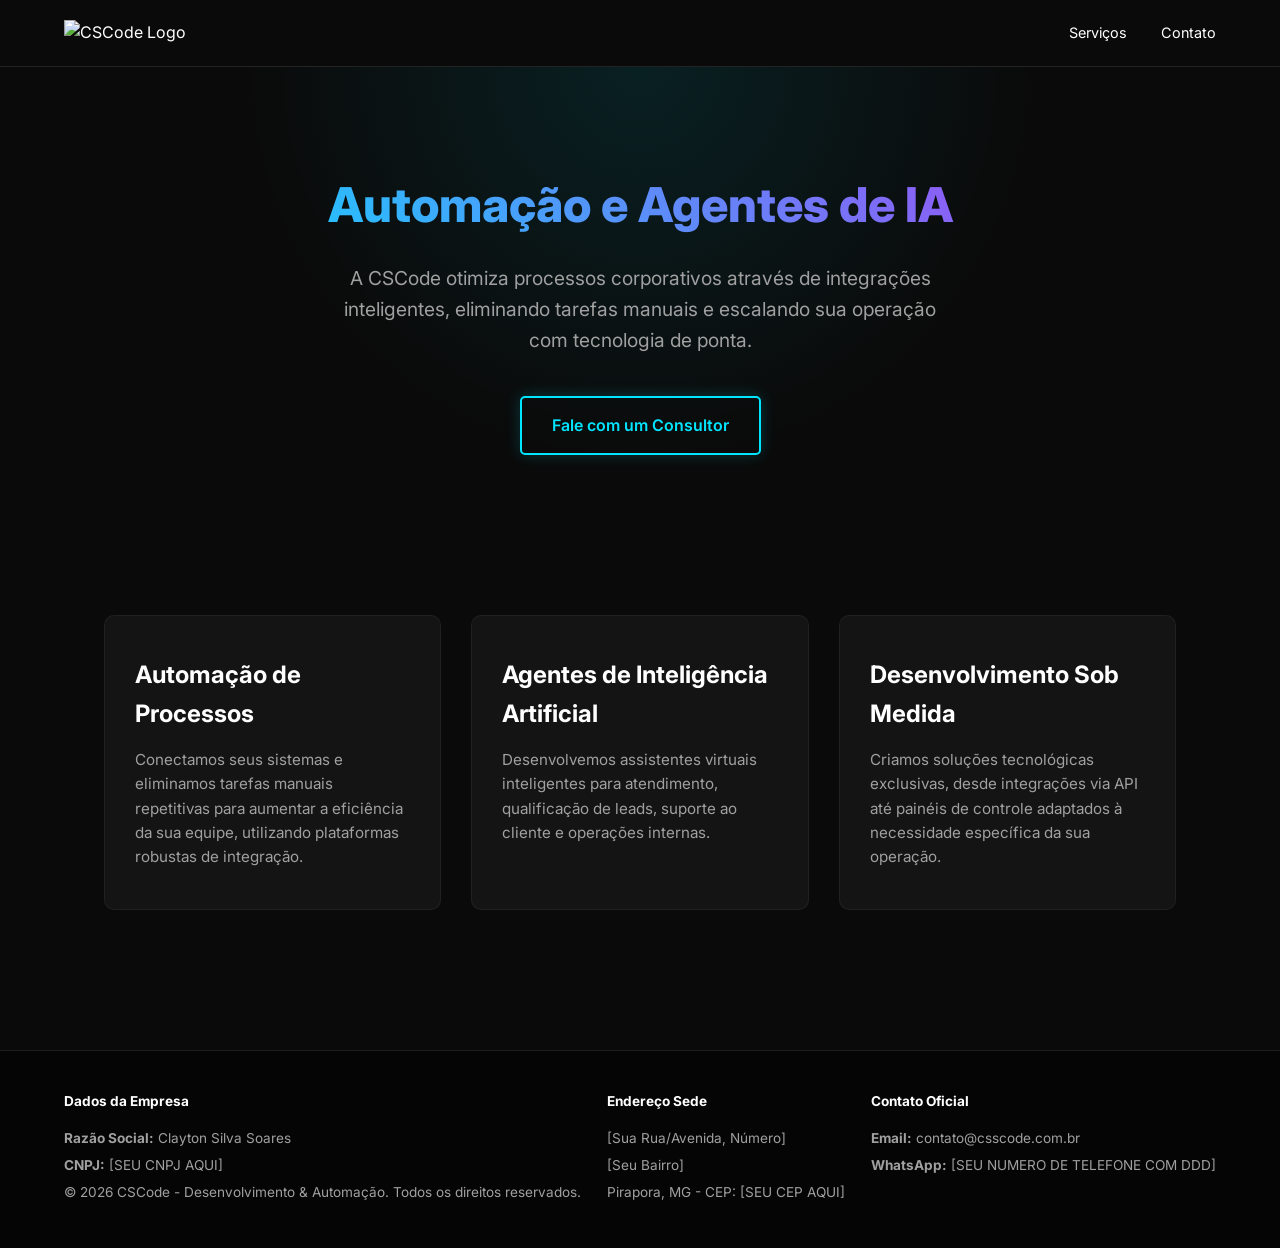
==== index.html @ 37c4c32a "Add initial HTML structure for CSCode website" ====
<!DOCTYPE html>
<html lang="pt-BR">
<head>
    <meta charset="UTF-8">
    <meta name="viewport" content="width=device-width, initial-width=1.0">
    <title>CSCode - Desenvolvimento & Automação</title>
    <link rel="preconnect" href="https://fonts.googleapis.com">
    <link rel="preconnect" href="https://fonts.gstatic.com" crossorigin>
    <link href="https://fonts.googleapis.com/css2?family=Inter:wght@300;400;600;800&display=swap" rel="stylesheet">
    <style>
        :root {
            --bg-color: #0a0a0a;
            --text-main: #ffffff;
            --text-muted: #a0a0a0;
            --neon-cyan: #00e5ff;
            --neon-purple: #b537f2;
            --card-bg: #141414;
        }

        * {
            margin: 0;
            padding: 0;
            box-sizing: border-box;
            font-family: 'Inter', sans-serif;
        }

        body {
            background-color: var(--bg-color);
            color: var(--text-main);
            line-height: 1.6;
        }

        /* Header */
        header {
            padding: 20px 5%;
            display: flex;
            justify-content: space-between;
            align-items: center;
            border-bottom: 1px solid rgba(255, 255, 255, 0.1);
        }

        .logo-container img {
            height: 40px; /* Ajuste conforme o tamanho da sua logo */
        }

        .nav-links a {
            color: var(--text-main);
            text-decoration: none;
            margin-left: 30px;
            font-size: 0.9rem;
            transition: color 0.3s;
        }

        .nav-links a:hover {
            color: var(--neon-cyan);
        }

        /* Hero Section */
        .hero {
            text-align: center;
            padding: 100px 5% 80px;
            background: radial-gradient(circle at top, rgba(0, 229, 255, 0.1), transparent 50%);
        }

        .hero h1 {
            font-size: 3rem;
            font-weight: 800;
            margin-bottom: 20px;
            background: -webkit-linear-gradient(45deg, var(--neon-cyan), var(--neon-purple));
            -webkit-background-clip: text;
            -webkit-text-fill-color: transparent;
        }

        .hero p {
            font-size: 1.2rem;
            color: var(--text-muted);
            max-width: 600px;
            margin: 0 auto 40px;
        }

        .cta-button {
            display: inline-block;
            padding: 15px 30px;
            background-color: transparent;
            color: var(--neon-cyan);
            border: 2px solid var(--neon-cyan);
            border-radius: 5px;
            text-decoration: none;
            font-weight: 600;
            transition: all 0.3s;
            box-shadow: 0 0 15px rgba(0, 229, 255, 0.2);
        }

        .cta-button:hover {
            background-color: var(--neon-cyan);
            color: var(--bg-color);
            box-shadow: 0 0 25px rgba(0, 229, 255, 0.5);
        }

        /* Services */
        .services {
            padding: 80px 5%;
            display: grid;
            grid-template-columns: repeat(auto-fit, minmax(300px, 1fr));
            gap: 30px;
            max-width: 1200px;
            margin: 0 auto;
        }

        .service-card {
            background-color: var(--card-bg);
            padding: 40px 30px;
            border-radius: 10px;
            border: 1px solid rgba(255, 255, 255, 0.05);
            transition: transform 0.3s, border-color 0.3s;
        }

        .service-card:hover {
            transform: translateY(-5px);
            border-color: var(--neon-purple);
        }

        .service-card h3 {
            font-size: 1.5rem;
            margin-bottom: 15px;
            color: var(--text-main);
        }

        .service-card p {
            color: var(--text-muted);
            font-size: 0.95rem;
        }

        /* Footer - CRUCIAL PARA APROVAÇÃO DA META */
        footer {
            background-color: #050505;
            padding: 40px 5%;
            margin-top: 60px;
            border-top: 1px solid rgba(255, 255, 255, 0.1);
            font-size: 0.85rem;
            color: var(--text-muted);
            display: flex;
            flex-wrap: wrap;
            justify-content: space-between;
            gap: 20px;
        }

        .footer-col h4 {
            color: var(--text-main);
            margin-bottom: 15px;
        }

        .footer-col p {
            margin-bottom: 5px;
        }

        .footer-col a {
            color: var(--neon-cyan);
            text-decoration: none;
        }

        @media (max-width: 768px) {
            .hero h1 { font-size: 2.2rem; }
            nav { display: none; } /* Esconde o menu no celular para simplificar */
            footer { flex-direction: column; }
        }
    </style>
</head>
<body>

    <header>
        <div class="logo-container">
            <img src="logo.png" alt="CSCode Logo"> 
        </div>
        <nav class="nav-links">
            <a href="#servicos">Serviços</a>
            <a href="#contato">Contato</a>
        </nav>
    </header>

    <section class="hero">
        <h1>Automação e Agentes de IA</h1>
        <p>A CSCode otimiza processos corporativos através de integrações inteligentes, eliminando tarefas manuais e escalando sua operação com tecnologia de ponta.</p>
        <a href="https://wa.me/55[SEU_NUMERO_AQUI]" class="cta-button" id="contato">Fale com um Consultor</a>
    </section>

    <section class="services" id="servicos">
        <div class="service-card">
            <h3>Automação de Processos</h3>
            <p>Conectamos seus sistemas e eliminamos tarefas manuais repetitivas para aumentar a eficiência da sua equipe, utilizando plataformas robustas de integração.</p>
        </div>
        <div class="service-card">
            <h3>Agentes de Inteligência Artificial</h3>
            <p>Desenvolvemos assistentes virtuais inteligentes para atendimento, qualificação de leads, suporte ao cliente e operações internas.</p>
        </div>
        <div class="service-card">
            <h3>Desenvolvimento Sob Medida</h3>
            <p>Criamos soluções tecnológicas exclusivas, desde integrações via API até painéis de controle adaptados à necessidade específica da sua operação.</p>
        </div>
    </section>

    <footer>
        <div class="footer-col">
            <h4>Dados da Empresa</h4>
            <p><strong>Razão Social:</strong> Clayton Silva Soares</p>
            <p><strong>CNPJ:</strong> [SEU CNPJ AQUI]</p>
            <p>&copy; 2026 CSCode - Desenvolvimento & Automação. Todos os direitos reservados.</p>
        </div>
        
        <div class="footer-col">
            <h4>Endereço Sede</h4>
            <p>[Sua Rua/Avenida, Número]</p>
            <p>[Seu Bairro]</p>
            <p>Pirapora, MG - CEP: [SEU CEP AQUI]</p>
        </div>

        <div class="footer-col">
            <h4>Contato Oficial</h4>
            <p><strong>Email:</strong> contato@csscode.com.br</p>
            <p><strong>WhatsApp:</strong> [SEU NUMERO DE TELEFONE COM DDD]</p>
        </div>
    </footer>

</body>
</html>
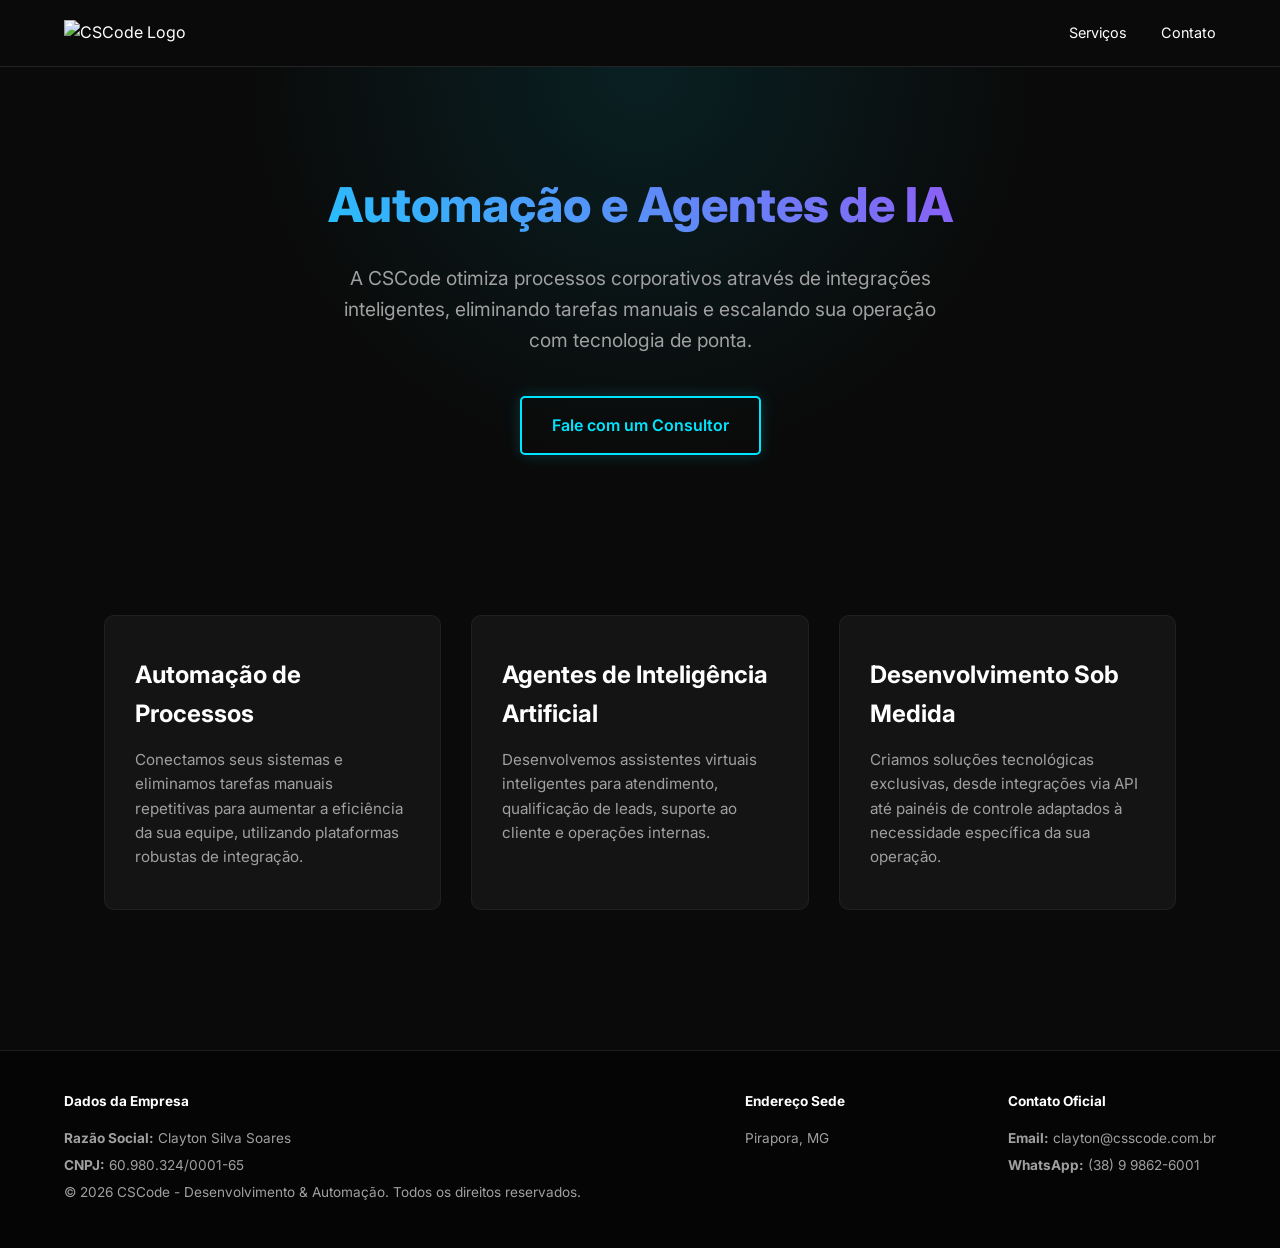
==== commit 12f2160a: "Update company details in footer section" ====
--- a/index.html
+++ b/index.html
@@ -203,21 +203,19 @@
         <div class="footer-col">
             <h4>Dados da Empresa</h4>
             <p><strong>Razão Social:</strong> Clayton Silva Soares</p>
-            <p><strong>CNPJ:</strong> [SEU CNPJ AQUI]</p>
+            <p><strong>CNPJ:</strong> 60.980.324/0001-65</p>
             <p>&copy; 2026 CSCode - Desenvolvimento & Automação. Todos os direitos reservados.</p>
         </div>
         
         <div class="footer-col">
             <h4>Endereço Sede</h4>
-            <p>[Sua Rua/Avenida, Número]</p>
-            <p>[Seu Bairro]</p>
-            <p>Pirapora, MG - CEP: [SEU CEP AQUI]</p>
+            <p>Pirapora, MG</p>
         </div>
 
         <div class="footer-col">
             <h4>Contato Oficial</h4>
-            <p><strong>Email:</strong> contato@csscode.com.br</p>
-            <p><strong>WhatsApp:</strong> [SEU NUMERO DE TELEFONE COM DDD]</p>
+            <p><strong>Email:</strong> clayton@csscode.com.br</p>
+            <p><strong>WhatsApp:</strong> (38) 9 9862-6001</p>
         </div>
     </footer>
 
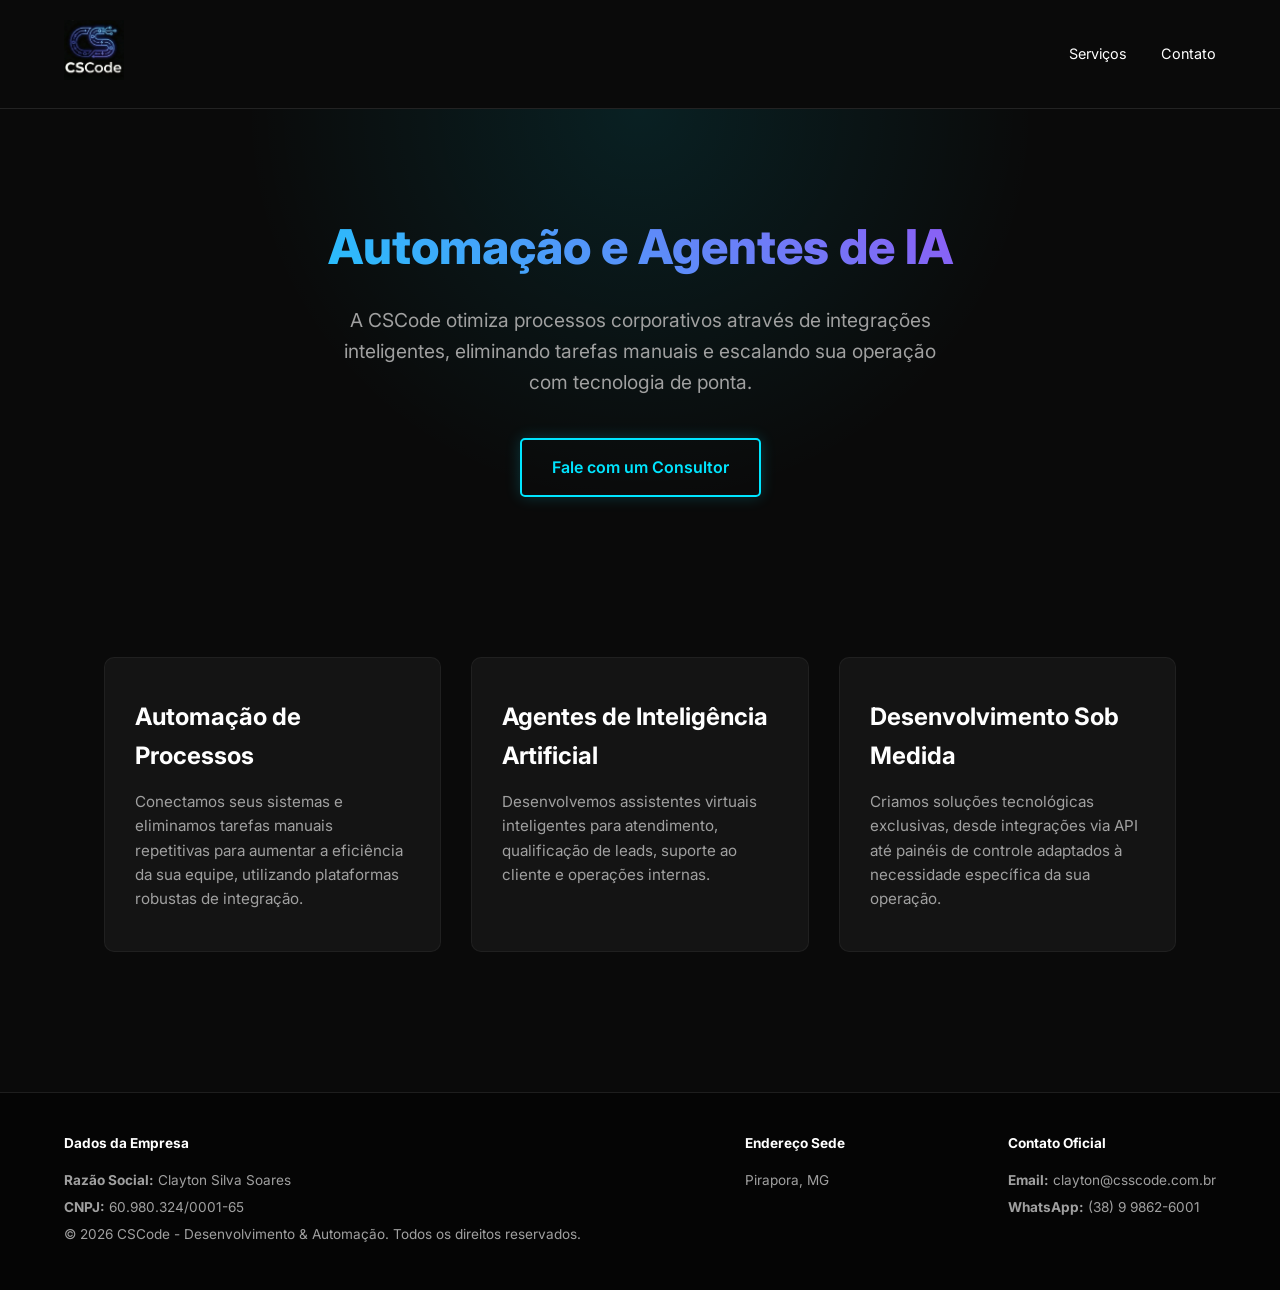
==== commit 8986ecac: "Increase logo height from 40px to 60px" ====
--- a/index.html
+++ b/index.html
@@ -40,7 +40,7 @@
         }
 
         .logo-container img {
-            height: 40px; /* Ajuste conforme o tamanho da sua logo */
+            height: 60px; /* Ajuste conforme o tamanho da sua logo */
         }
 
         .nav-links a {
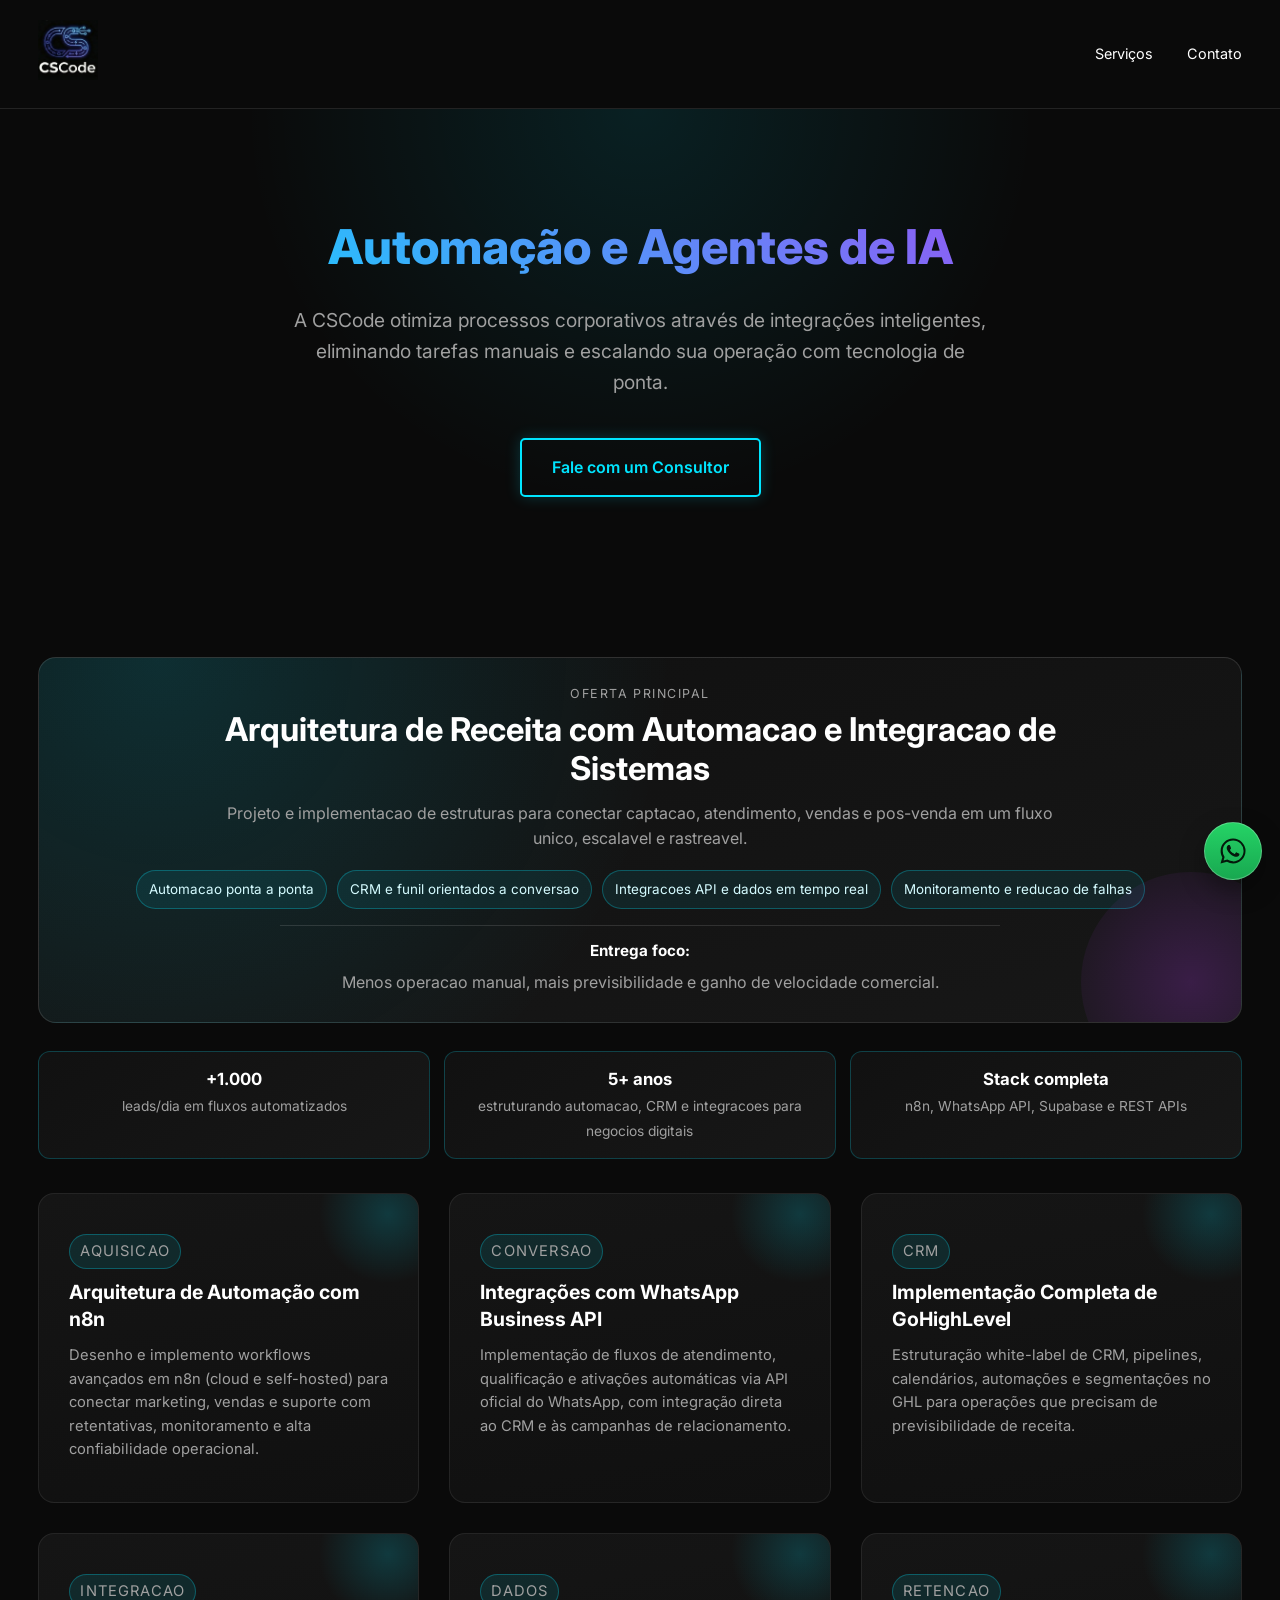
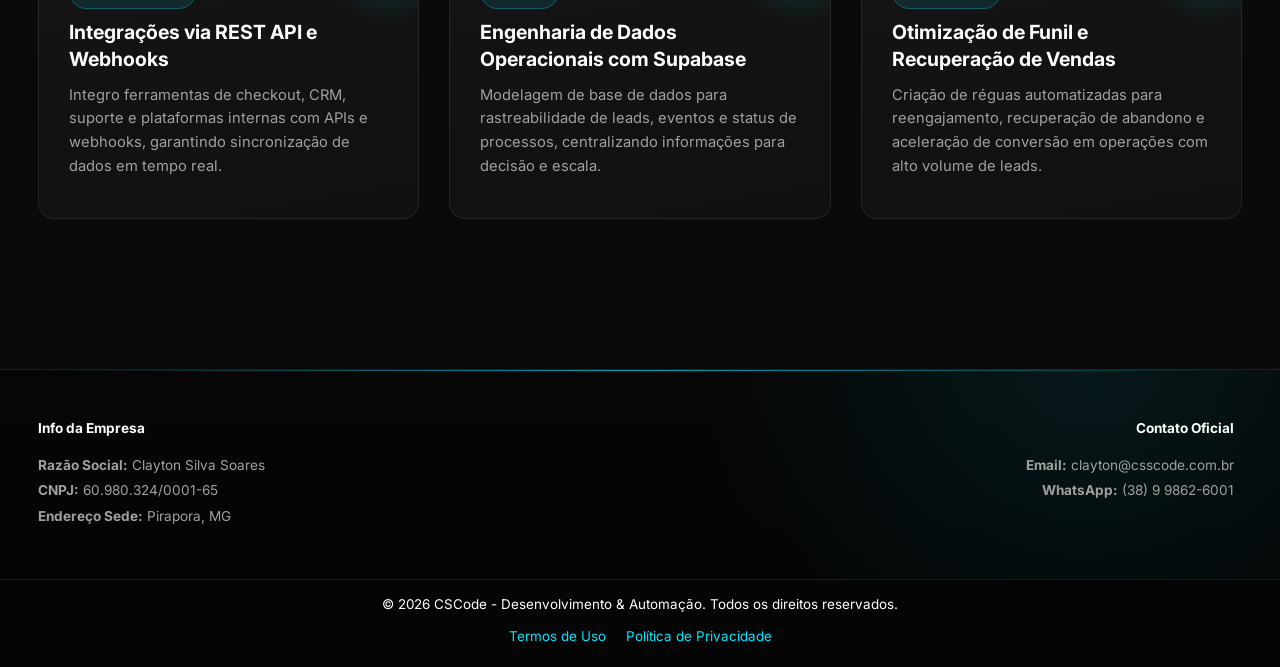
==== commit a3578bd6: "feat: atualizar landing page e estrutura institucional" ====
--- a/index.html
+++ b/index.html
@@ -1,223 +1,202 @@
-<!DOCTYPE html>
+<!doctype html>
 <html lang="pt-BR">
-<head>
-    <meta charset="UTF-8">
-    <meta name="viewport" content="width=device-width, initial-width=1.0">
+  <head>
+    <meta charset="UTF-8" />
+    <meta name="viewport" content="width=device-width, initial-width=1.0" />
     <title>CSCode - Desenvolvimento & Automação</title>
-    <link rel="preconnect" href="https://fonts.googleapis.com">
-    <link rel="preconnect" href="https://fonts.gstatic.com" crossorigin>
-    <link href="https://fonts.googleapis.com/css2?family=Inter:wght@300;400;600;800&display=swap" rel="stylesheet">
-    <style>
-        :root {
-            --bg-color: #0a0a0a;
-            --text-main: #ffffff;
-            --text-muted: #a0a0a0;
-            --neon-cyan: #00e5ff;
-            --neon-purple: #b537f2;
-            --card-bg: #141414;
-        }
-
-        * {
-            margin: 0;
-            padding: 0;
-            box-sizing: border-box;
-            font-family: 'Inter', sans-serif;
-        }
-
-        body {
-            background-color: var(--bg-color);
-            color: var(--text-main);
-            line-height: 1.6;
-        }
-
-        /* Header */
-        header {
-            padding: 20px 5%;
-            display: flex;
-            justify-content: space-between;
-            align-items: center;
-            border-bottom: 1px solid rgba(255, 255, 255, 0.1);
-        }
-
-        .logo-container img {
-            height: 60px; /* Ajuste conforme o tamanho da sua logo */
-        }
-
-        .nav-links a {
-            color: var(--text-main);
-            text-decoration: none;
-            margin-left: 30px;
-            font-size: 0.9rem;
-            transition: color 0.3s;
-        }
-
-        .nav-links a:hover {
-            color: var(--neon-cyan);
-        }
-
-        /* Hero Section */
-        .hero {
-            text-align: center;
-            padding: 100px 5% 80px;
-            background: radial-gradient(circle at top, rgba(0, 229, 255, 0.1), transparent 50%);
-        }
-
-        .hero h1 {
-            font-size: 3rem;
-            font-weight: 800;
-            margin-bottom: 20px;
-            background: -webkit-linear-gradient(45deg, var(--neon-cyan), var(--neon-purple));
-            -webkit-background-clip: text;
-            -webkit-text-fill-color: transparent;
-        }
-
-        .hero p {
-            font-size: 1.2rem;
-            color: var(--text-muted);
-            max-width: 600px;
-            margin: 0 auto 40px;
-        }
-
-        .cta-button {
-            display: inline-block;
-            padding: 15px 30px;
-            background-color: transparent;
-            color: var(--neon-cyan);
-            border: 2px solid var(--neon-cyan);
-            border-radius: 5px;
-            text-decoration: none;
-            font-weight: 600;
-            transition: all 0.3s;
-            box-shadow: 0 0 15px rgba(0, 229, 255, 0.2);
-        }
-
-        .cta-button:hover {
-            background-color: var(--neon-cyan);
-            color: var(--bg-color);
-            box-shadow: 0 0 25px rgba(0, 229, 255, 0.5);
-        }
-
-        /* Services */
-        .services {
-            padding: 80px 5%;
-            display: grid;
-            grid-template-columns: repeat(auto-fit, minmax(300px, 1fr));
-            gap: 30px;
-            max-width: 1200px;
-            margin: 0 auto;
-        }
-
-        .service-card {
-            background-color: var(--card-bg);
-            padding: 40px 30px;
-            border-radius: 10px;
-            border: 1px solid rgba(255, 255, 255, 0.05);
-            transition: transform 0.3s, border-color 0.3s;
-        }
-
-        .service-card:hover {
-            transform: translateY(-5px);
-            border-color: var(--neon-purple);
-        }
-
-        .service-card h3 {
-            font-size: 1.5rem;
-            margin-bottom: 15px;
-            color: var(--text-main);
-        }
-
-        .service-card p {
-            color: var(--text-muted);
-            font-size: 0.95rem;
-        }
-
-        /* Footer - CRUCIAL PARA APROVAÇÃO DA META */
-        footer {
-            background-color: #050505;
-            padding: 40px 5%;
-            margin-top: 60px;
-            border-top: 1px solid rgba(255, 255, 255, 0.1);
-            font-size: 0.85rem;
-            color: var(--text-muted);
-            display: flex;
-            flex-wrap: wrap;
-            justify-content: space-between;
-            gap: 20px;
-        }
-
-        .footer-col h4 {
-            color: var(--text-main);
-            margin-bottom: 15px;
-        }
-
-        .footer-col p {
-            margin-bottom: 5px;
-        }
-
-        .footer-col a {
-            color: var(--neon-cyan);
-            text-decoration: none;
-        }
-
-        @media (max-width: 768px) {
-            .hero h1 { font-size: 2.2rem; }
-            nav { display: none; } /* Esconde o menu no celular para simplificar */
-            footer { flex-direction: column; }
-        }
-    </style>
-</head>
-<body>
-
+    <link rel="preconnect" href="https://fonts.googleapis.com" />
+    <link rel="preconnect" href="https://fonts.gstatic.com" crossorigin />
+    <link
+      href="https://fonts.googleapis.com/css2?family=Inter:wght@300;400;600;800&display=swap"
+      rel="stylesheet"
+    />
+    <link rel="stylesheet" href="style.css" />
+  </head>
+  <body>
     <header>
-        <div class="logo-container">
-            <img src="logo.png" alt="CSCode Logo"> 
-        </div>
-        <nav class="nav-links">
-            <a href="#servicos">Serviços</a>
-            <a href="#contato">Contato</a>
-        </nav>
+      <div class="logo-container">
+        <img src="logo.png" alt="CSCode Logo" />
+      </div>
+      <button
+        class="menu-toggle"
+        type="button"
+        aria-label="Abrir menu"
+        aria-expanded="false"
+        aria-controls="main-nav"
+      >
+        Menu
+      </button>
+      <nav class="nav-links" id="main-nav">
+        <a href="#servicos">Serviços</a>
+        <a href="#contato">Contato</a>
+      </nav>
     </header>
 
     <section class="hero">
-        <h1>Automação e Agentes de IA</h1>
-        <p>A CSCode otimiza processos corporativos através de integrações inteligentes, eliminando tarefas manuais e escalando sua operação com tecnologia de ponta.</p>
-        <a href="https://wa.me/55[SEU_NUMERO_AQUI]" class="cta-button" id="contato">Fale com um Consultor</a>
+      <h1>Automação e Agentes de IA</h1>
+      <p>
+        A CSCode otimiza processos corporativos através de integrações
+        inteligentes, eliminando tarefas manuais e escalando sua operação com
+        tecnologia de ponta.
+      </p>
+      <a
+        href="https://wa.me/5538998626001"
+        class="cta-button"
+        target="_blank"
+        rel="noopener noreferrer"
+        >Fale com um Consultor</a
+      >
     </section>
 
     <section class="services" id="servicos">
-        <div class="service-card">
-            <h3>Automação de Processos</h3>
-            <p>Conectamos seus sistemas e eliminamos tarefas manuais repetitivas para aumentar a eficiência da sua equipe, utilizando plataformas robustas de integração.</p>
-        </div>
-        <div class="service-card">
-            <h3>Agentes de Inteligência Artificial</h3>
-            <p>Desenvolvemos assistentes virtuais inteligentes para atendimento, qualificação de leads, suporte ao cliente e operações internas.</p>
-        </div>
-        <div class="service-card">
-            <h3>Desenvolvimento Sob Medida</h3>
-            <p>Criamos soluções tecnológicas exclusivas, desde integrações via API até painéis de controle adaptados à necessidade específica da sua operação.</p>
-        </div>
+      <div class="offer-spotlight">
+        <div class="offer-header">
+          <p class="services-eyebrow">Oferta Principal</p>
+          <h2>Arquitetura de Receita com Automacao e Integracao de Sistemas</h2>
+          <p>
+            Projeto e implementacao de estruturas para conectar captacao,
+            atendimento, vendas e pos-venda em um fluxo unico, escalavel e
+            rastreavel.
+          </p>
+        </div>
+        <div class="offer-pillars" aria-label="Pilares da oferta principal">
+          <span>Automacao ponta a ponta</span>
+          <span>CRM e funil orientados a conversao</span>
+          <span>Integracoes API e dados em tempo real</span>
+          <span>Monitoramento e reducao de falhas</span>
+        </div>
+        <div class="offer-footer">
+          <strong>Entrega foco:</strong>
+          <p>
+            Menos operacao manual, mais previsibilidade e ganho de velocidade
+            comercial.
+          </p>
+        </div>
+      </div>
+
+      <div
+        class="proof-strip"
+        aria-label="Prova social e capacidade operacional"
+      >
+        <div class="proof-item">
+          <strong>+1.000</strong>
+          <span>leads/dia em fluxos automatizados</span>
+        </div>
+        <div class="proof-item">
+          <strong>5+ anos</strong>
+          <span
+            >estruturando automacao, CRM e integracoes para negocios
+            digitais</span
+          >
+        </div>
+        <div class="proof-item">
+          <strong>Stack completa</strong>
+          <span>n8n, WhatsApp API, Supabase e REST APIs</span>
+        </div>
+      </div>
+
+      <div class="services-grid">
+        <div class="service-card">
+          <p class="service-tag">Aquisicao</p>
+          <h3>Arquitetura de Automação com n8n</h3>
+          <p>
+            Desenho e implemento workflows avançados em n8n (cloud e
+            self-hosted) para conectar marketing, vendas e suporte com
+            retentativas, monitoramento e alta confiabilidade operacional.
+          </p>
+        </div>
+        <div class="service-card">
+          <p class="service-tag">Conversao</p>
+          <h3>Integrações com WhatsApp Business API</h3>
+          <p>
+            Implementação de fluxos de atendimento, qualificação e ativações
+            automáticas via API oficial do WhatsApp, com integração direta ao
+            CRM e às campanhas de relacionamento.
+          </p>
+        </div>
+        <div class="service-card">
+          <p class="service-tag">CRM</p>
+          <h3>Implementação Completa de GoHighLevel</h3>
+          <p>
+            Estruturação white-label de CRM, pipelines, calendários, automações
+            e segmentações no GHL para operações que precisam de previsibilidade
+            de receita.
+          </p>
+        </div>
+        <div class="service-card">
+          <p class="service-tag">Integracao</p>
+          <h3>Integrações via REST API e Webhooks</h3>
+          <p>
+            Integro ferramentas de checkout, CRM, suporte e plataformas internas
+            com APIs e webhooks, garantindo sincronização de dados em tempo
+            real.
+          </p>
+        </div>
+        <div class="service-card">
+          <p class="service-tag">Dados</p>
+          <h3>Engenharia de Dados Operacionais com Supabase</h3>
+          <p>
+            Modelagem de base de dados para rastreabilidade de leads, eventos e
+            status de processos, centralizando informações para decisão e
+            escala.
+          </p>
+        </div>
+        <div class="service-card">
+          <p class="service-tag">Retencao</p>
+          <h3>Otimização de Funil e Recuperação de Vendas</h3>
+          <p>
+            Criação de réguas automatizadas para reengajamento, recuperação de
+            abandono e aceleração de conversão em operações com alto volume de
+            leads.
+          </p>
+        </div>
+      </div>
     </section>
 
-    <footer>
+    <footer id="contato">
+      <div class="footer-main">
         <div class="footer-col">
-            <h4>Dados da Empresa</h4>
-            <p><strong>Razão Social:</strong> Clayton Silva Soares</p>
-            <p><strong>CNPJ:</strong> 60.980.324/0001-65</p>
-            <p>&copy; 2026 CSCode - Desenvolvimento & Automação. Todos os direitos reservados.</p>
-        </div>
-        
+          <h4>Info da Empresa</h4>
+          <p><strong>Razão Social:</strong> Clayton Silva Soares</p>
+          <p><strong>CNPJ:</strong> 60.980.324/0001-65</p>
+          <p><strong>Endereço Sede:</strong> Pirapora, MG</p>
+        </div>
+
         <div class="footer-col">
-            <h4>Endereço Sede</h4>
-            <p>Pirapora, MG</p>
-        </div>
-
-        <div class="footer-col">
-            <h4>Contato Oficial</h4>
-            <p><strong>Email:</strong> clayton@csscode.com.br</p>
-            <p><strong>WhatsApp:</strong> (38) 9 9862-6001</p>
-        </div>
+          <h4>Contato Oficial</h4>
+          <p><strong>Email:</strong> clayton@csscode.com.br</p>
+          <p><strong>WhatsApp:</strong> (38) 9 9862-6001</p>
+        </div>
+      </div>
     </footer>
 
-</body>
+    <div class="footer-institutional" aria-label="Links institucionais">
+      <p class="footer-copy">
+        © 2026 CSCode - Desenvolvimento & Automação. Todos os direitos
+        reservados.
+      </p>
+      <div class="footer-links">
+        <a href="termos.html">Termos de Uso</a>
+        <a href="privacidade.html">Política de Privacidade</a>
+      </div>
+    </div>
+
+    <a
+      href="https://wa.me/5538998626001?text=Ol%C3%A1%2C%20preciso%20de%20suporte."
+      class="whatsapp-float"
+      target="_blank"
+      rel="noopener noreferrer"
+      aria-label="Abrir WhatsApp de suporte"
+    >
+      <svg viewBox="0 0 24 24" aria-hidden="true" focusable="false">
+        <path
+          fill="currentColor"
+          d="M19.11 4.93A9.92 9.92 0 0 0 12.06 2C6.58 2 2.1 6.45 2.1 11.97c0 1.77.46 3.49 1.34 5.01L2 22l5.17-1.36a9.94 9.94 0 0 0 4.89 1.26h.01c5.48 0 9.95-4.45 9.95-9.97a9.9 9.9 0 0 0-2.91-7zM12.07 20.2h-.01a8.3 8.3 0 0 1-4.23-1.15l-.3-.17-3.07.81.82-2.99-.2-.31a8.27 8.27 0 0 1-1.28-4.4c0-4.6 3.73-8.34 8.33-8.34 2.22 0 4.31.86 5.88 2.44a8.25 8.25 0 0 1 2.44 5.89c0 4.6-3.74 8.33-8.38 8.33zm4.57-6.24c-.25-.12-1.49-.74-1.72-.82-.23-.09-.4-.12-.57.12-.17.25-.65.81-.8.98-.15.17-.29.19-.54.07-.25-.12-1.04-.38-1.98-1.22-.73-.66-1.23-1.48-1.37-1.73-.14-.25-.02-.39.1-.51.11-.11.25-.29.37-.44.12-.14.17-.25.25-.42.08-.17.04-.31-.02-.44-.06-.12-.57-1.38-.78-1.88-.21-.5-.42-.43-.57-.43h-.49c-.17 0-.44.06-.67.31-.23.25-.88.86-.88 2.1 0 1.24.9 2.43 1.02 2.6.12.17 1.76 2.69 4.26 3.77.6.26 1.07.41 1.43.52.6.19 1.14.16 1.57.1.48-.07 1.49-.61 1.7-1.19.21-.58.21-1.07.15-1.19-.06-.11-.23-.17-.48-.29z"
+        />
+      </svg>
+      <span class="sr-only">Suporte no WhatsApp</span>
+    </a>
+
+    <script src="script.js"></script>
+  </body>
 </html>
--- a/style.css
+++ b/style.css
@@ -0,0 +1,589 @@
+:root {
+  --bg-color: #0a0a0a;
+  --text-main: #ffffff;
+  --text-muted: #a0a0a0;
+  --neon-cyan: #00e5ff;
+  --neon-purple: #b537f2;
+  --card-bg: #141414;
+  --section-x: clamp(18px, 3vw, 44px);
+  --content-max: 1320px;
+}
+
+* {
+  margin: 0;
+  padding: 0;
+  box-sizing: border-box;
+  font-family: "Inter", sans-serif;
+}
+
+body {
+  background-color: var(--bg-color);
+  color: var(--text-main);
+  line-height: 1.6;
+}
+
+/* Header */
+header {
+  padding: 20px var(--section-x);
+  display: flex;
+  justify-content: space-between;
+  align-items: center;
+  border-bottom: 1px solid rgba(255, 255, 255, 0.1);
+}
+
+.menu-toggle {
+  display: none;
+  background: transparent;
+  color: var(--text-main);
+  border: 1px solid rgba(255, 255, 255, 0.25);
+  border-radius: 6px;
+  padding: 8px 12px;
+  font-size: 0.9rem;
+  cursor: pointer;
+}
+
+.logo-container img {
+  height: 60px; /* Ajuste conforme o tamanho da sua logo */
+}
+
+.nav-links a {
+  color: var(--text-main);
+  text-decoration: none;
+  margin-left: 30px;
+  font-size: 0.9rem;
+  transition: color 0.3s;
+}
+
+.nav-links a:hover {
+  color: var(--neon-cyan);
+}
+
+/* Hero Section */
+.hero {
+  text-align: center;
+  padding: 100px var(--section-x) 80px;
+  background: radial-gradient(
+    circle at top,
+    rgba(0, 229, 255, 0.1),
+    transparent 50%
+  );
+}
+
+.hero h1 {
+  font-size: 3rem;
+  font-weight: 800;
+  margin-bottom: 20px;
+  background: -webkit-linear-gradient(
+    45deg,
+    var(--neon-cyan),
+    var(--neon-purple)
+  );
+  background-clip: text;
+  -webkit-background-clip: text;
+  -webkit-text-fill-color: transparent;
+}
+
+.hero p {
+  font-size: 1.2rem;
+  color: var(--text-muted);
+  max-width: 700px;
+  margin: 0 auto 40px;
+}
+
+.cta-button {
+  display: inline-block;
+  padding: 15px 30px;
+  background-color: transparent;
+  color: var(--neon-cyan);
+  border: 2px solid var(--neon-cyan);
+  border-radius: 5px;
+  text-decoration: none;
+  font-weight: 600;
+  transition: all 0.3s;
+  box-shadow: 0 0 15px rgba(0, 229, 255, 0.2);
+}
+
+.cta-button:hover {
+  background-color: var(--neon-cyan);
+  color: var(--bg-color);
+  box-shadow: 0 0 25px rgba(0, 229, 255, 0.5);
+}
+
+/* Services */
+.services {
+  padding: 80px var(--section-x);
+  max-width: var(--content-max);
+  margin: 0 auto;
+}
+
+.offer-spotlight {
+  position: relative;
+  padding: 26px;
+  border-radius: 18px;
+  border: 1px solid rgba(255, 255, 255, 0.12);
+  background:
+    radial-gradient(circle at 10% 0%, rgba(0, 229, 255, 0.14), transparent 45%),
+    linear-gradient(165deg, #101010 0%, #171717 100%);
+  margin: 0 auto 28px;
+  overflow: hidden;
+  text-align: center;
+}
+
+.offer-spotlight::after {
+  content: "";
+  position: absolute;
+  right: -60px;
+  bottom: -70px;
+  width: 220px;
+  height: 220px;
+  border-radius: 50%;
+  background: radial-gradient(
+    circle,
+    rgba(181, 55, 242, 0.22),
+    rgba(181, 55, 242, 0)
+  );
+  pointer-events: none;
+}
+
+.offer-header {
+  max-width: 840px;
+  margin: 0 auto 18px;
+}
+
+.services-eyebrow {
+  color: var(--neon-cyan);
+  text-transform: uppercase;
+  letter-spacing: 0.12em;
+  font-size: 0.78rem;
+  margin-bottom: 6px;
+}
+
+.offer-header h2 {
+  font-size: 2.05rem;
+  line-height: 1.2;
+  margin-bottom: 12px;
+}
+
+.offer-header p {
+  color: var(--text-muted);
+}
+
+.offer-pillars {
+  display: flex;
+  flex-wrap: wrap;
+  gap: 10px;
+  margin-bottom: 16px;
+  justify-content: center;
+}
+
+.offer-pillars span {
+  border: 1px solid rgba(0, 229, 255, 0.28);
+  background: rgba(0, 229, 255, 0.08);
+  color: #d5fbff;
+  border-radius: 999px;
+  padding: 8px 12px;
+  font-size: 0.84rem;
+}
+
+.offer-footer {
+  border-top: 1px solid rgba(255, 255, 255, 0.12);
+  padding-top: 12px;
+  max-width: 720px;
+  margin: 0 auto;
+}
+
+.offer-footer strong {
+  font-size: 0.95rem;
+  color: var(--text-main);
+}
+
+.offer-footer p {
+  color: var(--text-muted);
+  margin-top: 6px;
+}
+
+.proof-strip {
+  display: grid;
+  grid-template-columns: repeat(3, minmax(0, 1fr));
+  gap: 14px;
+  margin: 28px auto 34px;
+}
+
+.proof-item {
+  background: linear-gradient(145deg, #111, #171717);
+  border: 1px solid rgba(0, 229, 255, 0.22);
+  border-radius: 12px;
+  padding: 14px;
+  text-align: center;
+}
+
+.proof-item strong {
+  display: block;
+  color: var(--text-main);
+  font-size: 1.05rem;
+}
+
+.proof-item span {
+  color: var(--text-muted);
+  font-size: 0.86rem;
+}
+
+.services-grid {
+  display: grid;
+  grid-template-columns: repeat(auto-fit, minmax(300px, 1fr));
+  gap: 30px;
+}
+
+.service-card {
+  position: relative;
+  background: linear-gradient(170deg, #151515 0%, #101010 100%);
+  padding: 40px 30px;
+  border-radius: 16px;
+  border: 1px solid rgba(255, 255, 255, 0.08);
+  overflow: hidden;
+  transition:
+    transform 0.28s,
+    border-color 0.28s,
+    box-shadow 0.28s;
+}
+
+.service-card::before {
+  content: "";
+  position: absolute;
+  top: -50px;
+  right: -40px;
+  width: 140px;
+  height: 140px;
+  border-radius: 50%;
+  background: radial-gradient(
+    circle,
+    rgba(0, 229, 255, 0.18) 0%,
+    rgba(0, 229, 255, 0) 70%
+  );
+  pointer-events: none;
+}
+
+.service-card:hover {
+  transform: translateY(-7px);
+  border-color: var(--neon-purple);
+  box-shadow: 0 16px 34px rgba(0, 0, 0, 0.35);
+}
+
+.service-card h3 {
+  font-size: 1.22rem;
+  line-height: 1.35;
+  margin-bottom: 12px;
+  color: var(--text-main);
+}
+
+.service-tag {
+  display: inline-block;
+  margin-bottom: 10px;
+  padding: 5px 10px;
+  border-radius: 999px;
+  border: 1px solid rgba(0, 229, 255, 0.28);
+  background: rgba(0, 229, 255, 0.1);
+  color: #c7f8ff;
+  font-size: 0.72rem;
+  letter-spacing: 0.08em;
+  text-transform: uppercase;
+}
+
+.service-card p {
+  color: var(--text-muted);
+  font-size: 0.92rem;
+  max-width: 54ch;
+}
+
+/* Footer - CRUCIAL PARA APROVACAO DA META */
+footer {
+  position: relative;
+  background:
+    radial-gradient(circle at 85% 0%, rgba(0, 229, 255, 0.08), transparent 35%),
+    linear-gradient(180deg, #060606 0%, #040404 100%);
+  padding: 48px var(--section-x);
+  margin-top: 70px;
+  border-top: 1px solid rgba(255, 255, 255, 0.1);
+  font-size: 0.85rem;
+  color: var(--text-muted);
+}
+
+footer::before {
+  content: "";
+  position: absolute;
+  top: 0;
+  left: var(--section-x);
+  right: var(--section-x);
+  height: 1px;
+  background: linear-gradient(
+    90deg,
+    rgba(0, 229, 255, 0) 0%,
+    rgba(0, 229, 255, 0.7) 50%,
+    rgba(0, 229, 255, 0) 100%
+  );
+}
+
+.footer-main {
+  display: grid;
+  grid-template-columns: repeat(2, minmax(260px, 1fr));
+  gap: 28px;
+  max-width: var(--content-max);
+  margin: 0 auto;
+}
+
+.footer-col {
+  padding-right: 8px;
+}
+
+.footer-main .footer-col:first-child {
+  justify-self: start;
+  text-align: left;
+}
+
+.footer-main .footer-col:last-child {
+  justify-self: end;
+  text-align: right;
+}
+
+.footer-col h4 {
+  color: var(--text-main);
+  margin-bottom: 15px;
+}
+
+.footer-col p {
+  margin-bottom: 5px;
+  line-height: 1.5;
+}
+
+.footer-col a {
+  color: var(--neon-cyan);
+  text-decoration: none;
+}
+
+.footer-col a:hover {
+  text-decoration: underline;
+}
+
+.footer-copy {
+  max-width: var(--content-max);
+  margin: 0;
+  text-align: center;
+}
+
+.footer-institutional {
+  display: flex;
+  flex-direction: column;
+  align-items: center;
+  gap: 10px;
+  padding: 14px var(--section-x) 20px;
+  font-size: 0.84rem;
+  background: #050505;
+  border-top: 1px solid rgba(255, 255, 255, 0.08);
+}
+
+.footer-links {
+  display: flex;
+  align-items: center;
+  justify-content: center;
+  gap: 20px;
+}
+
+.footer-institutional a {
+  color: var(--neon-cyan);
+  text-decoration: none;
+}
+
+.footer-institutional a:hover {
+  text-decoration: underline;
+}
+
+.whatsapp-float {
+  position: fixed;
+  right: 18px;
+  bottom: 20px;
+  z-index: 999;
+  display: inline-flex;
+  align-items: center;
+  justify-content: center;
+  width: 58px;
+  height: 58px;
+  border-radius: 50%;
+  border: 1px solid rgba(255, 255, 255, 0.25);
+  background: linear-gradient(180deg, #25d366 0%, #18a850 100%);
+  color: #04180b;
+  text-decoration: none;
+  box-shadow: 0 10px 25px rgba(0, 0, 0, 0.35);
+  animation: whatsappPulse 2.2s ease-in-out infinite;
+  transition:
+    transform 0.2s,
+    box-shadow 0.2s;
+}
+
+.whatsapp-float svg {
+  width: 30px;
+  height: 30px;
+}
+
+.whatsapp-float:hover {
+  transform: translateY(-2px);
+  box-shadow: 0 14px 30px rgba(0, 0, 0, 0.42);
+}
+
+@keyframes whatsappPulse {
+  0% {
+    box-shadow:
+      0 10px 25px rgba(0, 0, 0, 0.35),
+      0 0 0 0 rgba(37, 211, 102, 0.35);
+  }
+  70% {
+    box-shadow:
+      0 10px 25px rgba(0, 0, 0, 0.35),
+      0 0 0 12px rgba(37, 211, 102, 0);
+  }
+  100% {
+    box-shadow:
+      0 10px 25px rgba(0, 0, 0, 0.35),
+      0 0 0 0 rgba(37, 211, 102, 0);
+  }
+}
+
+.sr-only {
+  position: absolute;
+  width: 1px;
+  height: 1px;
+  padding: 0;
+  margin: -1px;
+  overflow: hidden;
+  clip: rect(0, 0, 0, 0);
+  border: 0;
+}
+
+.legal-page {
+  max-width: 980px;
+  margin: 0 auto;
+  padding: 60px var(--section-x) 80px;
+}
+
+.legal-page h1 {
+  font-size: 2.2rem;
+  margin-bottom: 10px;
+  color: var(--text-main);
+}
+
+.legal-updated {
+  color: var(--text-muted);
+  margin-bottom: 30px;
+}
+
+.legal-section {
+  margin-bottom: 26px;
+}
+
+.legal-section h2 {
+  font-size: 1.2rem;
+  margin-bottom: 10px;
+  color: var(--neon-cyan);
+}
+
+.legal-section p,
+.legal-section li {
+  color: var(--text-muted);
+}
+
+.legal-section ul {
+  padding-left: 20px;
+}
+
+.back-home {
+  display: inline-block;
+  margin-top: 12px;
+  color: var(--neon-cyan);
+  text-decoration: none;
+}
+
+.back-home:hover {
+  text-decoration: underline;
+}
+
+@media (max-width: 768px) {
+  .hero h1 {
+    font-size: 2.2rem;
+  }
+
+  .offer-spotlight {
+    padding: 20px;
+  }
+
+  .offer-header h2 {
+    font-size: 1.6rem;
+  }
+
+  .proof-strip {
+    grid-template-columns: 1fr;
+    gap: 10px;
+  }
+
+  .legal-page h1 {
+    font-size: 1.8rem;
+  }
+
+  .menu-toggle {
+    display: inline-block;
+  }
+
+  .nav-links {
+    display: none;
+    width: 100%;
+    margin-top: 16px;
+    flex-direction: column;
+    gap: 12px;
+  }
+
+  .nav-links a {
+    margin-left: 0;
+  }
+
+  .nav-links.is-open {
+    display: flex;
+  }
+
+  header {
+    flex-wrap: wrap;
+  }
+
+  footer {
+    margin-top: 58px;
+  }
+
+  .footer-main {
+    grid-template-columns: 1fr;
+    gap: 14px;
+  }
+
+  .footer-main .footer-col:last-child {
+    justify-self: start;
+    text-align: left;
+  }
+
+  .footer-institutional {
+    gap: 8px;
+    padding-bottom: 92px;
+  }
+
+  .footer-links {
+    flex-direction: column;
+    gap: 8px;
+  }
+
+  .whatsapp-float {
+    right: 12px;
+    bottom: 16px;
+    width: 54px;
+    height: 54px;
+  }
+
+  .whatsapp-float svg {
+    width: 28px;
+    height: 28px;
+  }
+}
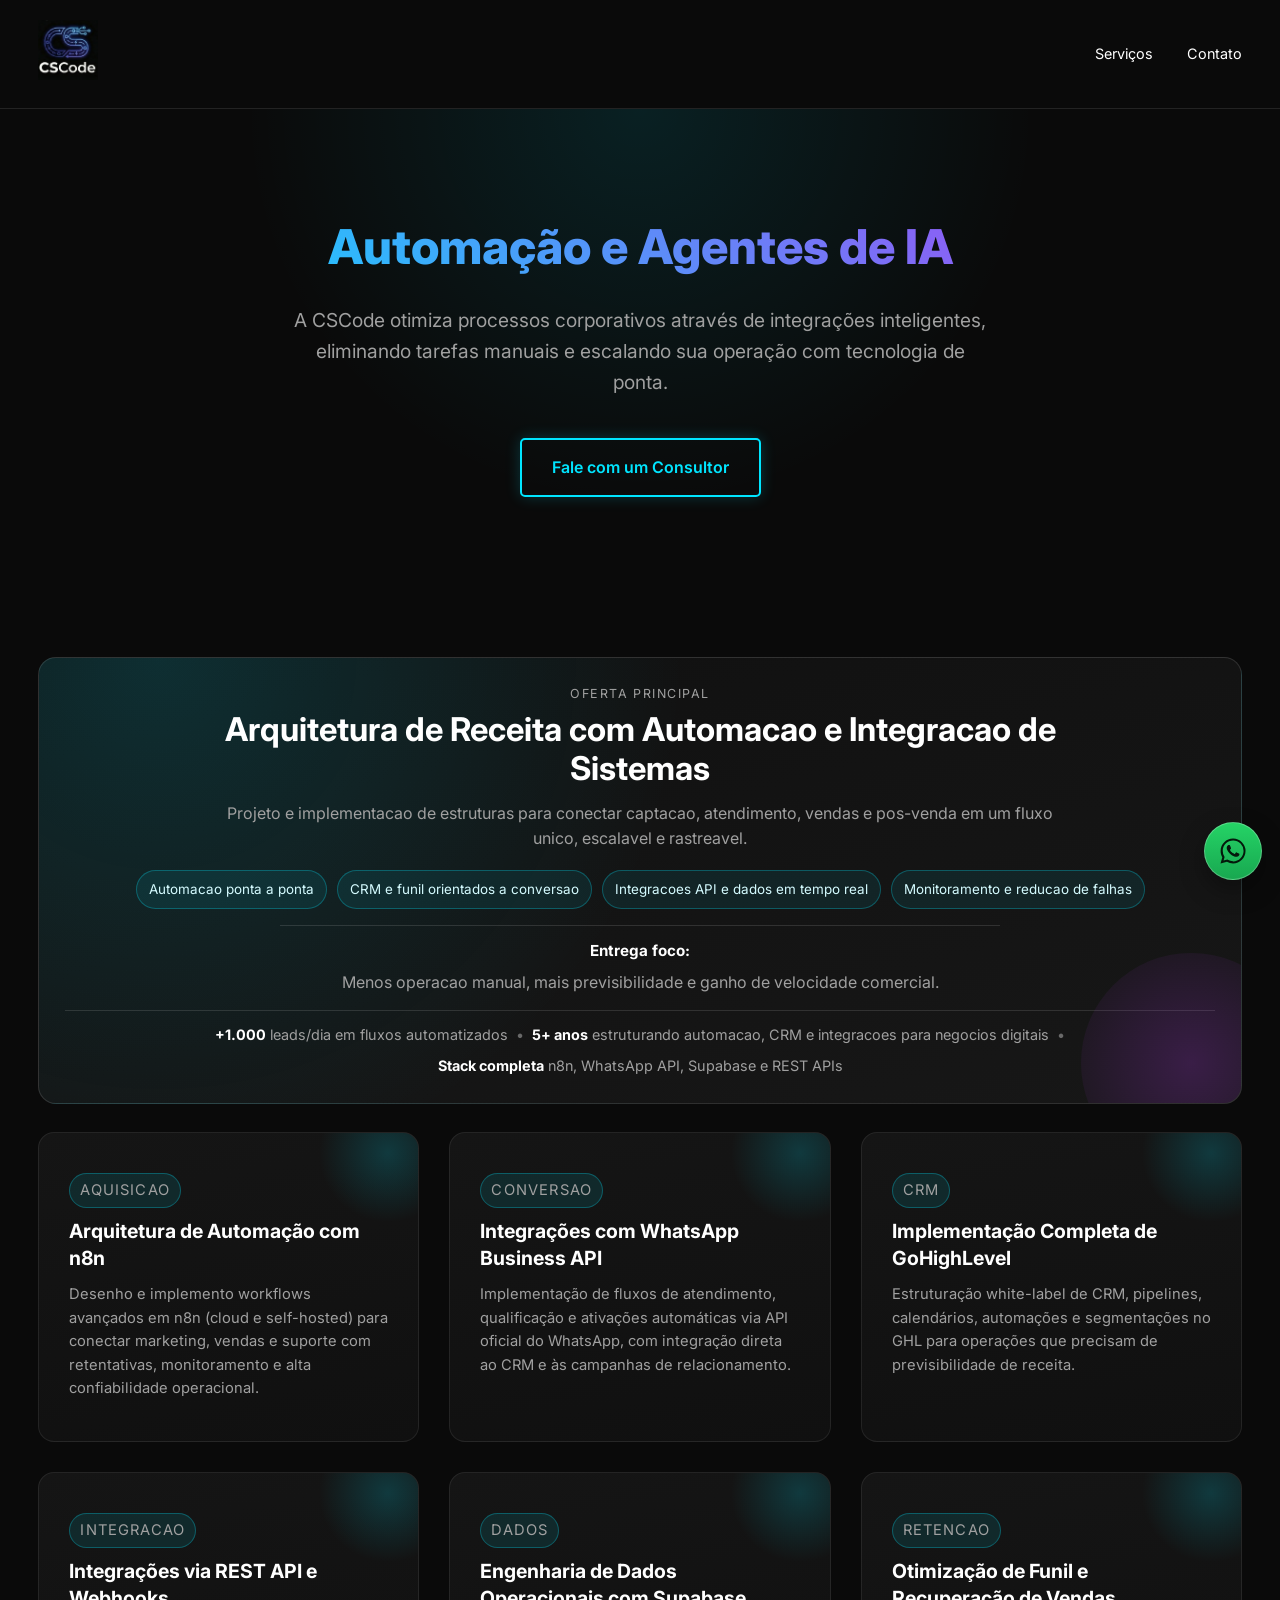
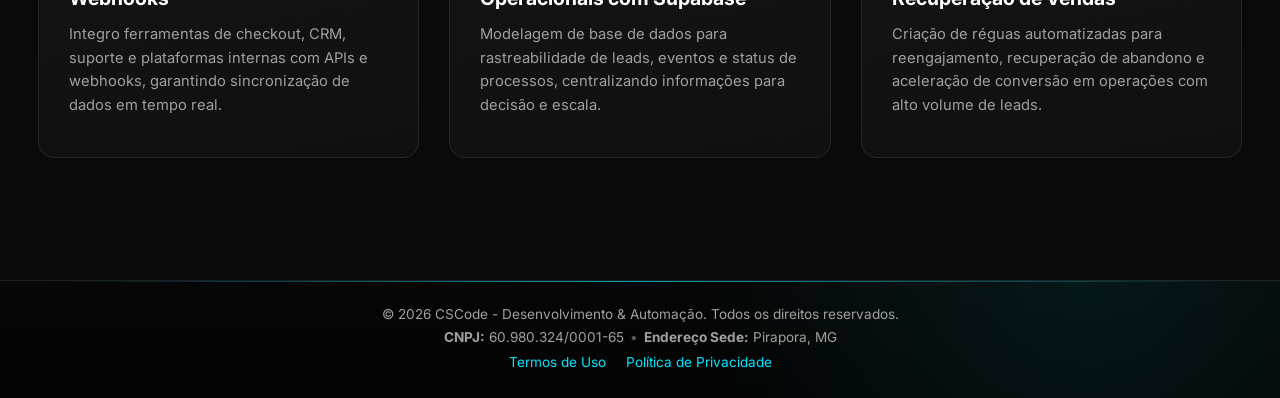
==== commit 008bb67e: "refactor: ajustar bloco de oferta e footer" ====
--- a/index.html
+++ b/index.html
@@ -72,27 +72,23 @@
             comercial.
           </p>
         </div>
-      </div>
 
-      <div
-        class="proof-strip"
-        aria-label="Prova social e capacidade operacional"
-      >
-        <div class="proof-item">
-          <strong>+1.000</strong>
-          <span>leads/dia em fluxos automatizados</span>
-        </div>
-        <div class="proof-item">
-          <strong>5+ anos</strong>
+        <p
+          class="proof-inline"
+          aria-label="Prova social e capacidade operacional"
+        >
+          <span><strong>+1.000</strong> leads/dia em fluxos automatizados</span>
+          <span class="sep">•</span>
           <span
-            >estruturando automacao, CRM e integracoes para negocios
-            digitais</span
+            ><strong>5+ anos</strong> estruturando automacao, CRM e integracoes
+            para negocios digitais</span
           >
-        </div>
-        <div class="proof-item">
-          <strong>Stack completa</strong>
-          <span>n8n, WhatsApp API, Supabase e REST APIs</span>
-        </div>
+          <span class="sep">•</span>
+          <span
+            ><strong>Stack completa</strong> n8n, WhatsApp API, Supabase e REST
+            APIs</span
+          >
+        </p>
       </div>
 
       <div class="services-grid">
@@ -155,31 +151,23 @@
 
     <footer id="contato">
       <div class="footer-main">
-        <div class="footer-col">
-          <h4>Info da Empresa</h4>
-          <p><strong>Razão Social:</strong> Clayton Silva Soares</p>
-          <p><strong>CNPJ:</strong> 60.980.324/0001-65</p>
-          <p><strong>Endereço Sede:</strong> Pirapora, MG</p>
-        </div>
-
-        <div class="footer-col">
-          <h4>Contato Oficial</h4>
-          <p><strong>Email:</strong> clayton@csscode.com.br</p>
-          <p><strong>WhatsApp:</strong> (38) 9 9862-6001</p>
+        <div class="footer-col footer-legal" aria-label="Links institucionais">
+          <p class="footer-copy">
+            © 2026 CSCode - Desenvolvimento & Automação. Todos os direitos
+            reservados.
+          </p>
+          <p class="footer-inline footer-inline-legal">
+            <span><strong>CNPJ:</strong> 60.980.324/0001-65</span>
+            <span class="sep">•</span>
+            <span><strong>Endereço Sede:</strong> Pirapora, MG</span>
+          </p>
+          <div class="footer-links">
+            <a href="termos.html">Termos de Uso</a>
+            <a href="privacidade.html">Política de Privacidade</a>
+          </div>
         </div>
       </div>
     </footer>
-
-    <div class="footer-institutional" aria-label="Links institucionais">
-      <p class="footer-copy">
-        © 2026 CSCode - Desenvolvimento & Automação. Todos os direitos
-        reservados.
-      </p>
-      <div class="footer-links">
-        <a href="termos.html">Termos de Uso</a>
-        <a href="privacidade.html">Política de Privacidade</a>
-      </div>
-    </div>
 
     <a
       href="https://wa.me/5538998626001?text=Ol%C3%A1%2C%20preciso%20de%20suporte."
--- a/style.css
+++ b/style.css
@@ -202,30 +202,25 @@
   margin-top: 6px;
 }
 
-.proof-strip {
-  display: grid;
-  grid-template-columns: repeat(3, minmax(0, 1fr));
-  gap: 14px;
-  margin: 28px auto 34px;
-}
-
-.proof-item {
-  background: linear-gradient(145deg, #111, #171717);
-  border: 1px solid rgba(0, 229, 255, 0.22);
-  border-radius: 12px;
-  padding: 14px;
-  text-align: center;
-}
-
-.proof-item strong {
-  display: block;
-  color: var(--text-main);
-  font-size: 1.05rem;
-}
-
-.proof-item span {
-  color: var(--text-muted);
-  font-size: 0.86rem;
+.proof-inline {
+  border-top: 1px solid rgba(255, 255, 255, 0.12);
+  margin-top: 14px;
+  padding-top: 12px;
+  display: flex;
+  flex-wrap: wrap;
+  justify-content: center;
+  align-items: center;
+  gap: 8px;
+  color: var(--text-muted);
+  font-size: 0.9rem;
+}
+
+.proof-inline strong {
+  color: var(--text-main);
+}
+
+.proof-inline .sep {
+  opacity: 0.6;
 }
 
 .services-grid {
@@ -301,8 +296,8 @@
   background:
     radial-gradient(circle at 85% 0%, rgba(0, 229, 255, 0.08), transparent 35%),
     linear-gradient(180deg, #060606 0%, #040404 100%);
-  padding: 48px var(--section-x);
-  margin-top: 70px;
+  padding: 24px var(--section-x);
+  margin-top: 42px;
   border-top: 1px solid rgba(255, 255, 255, 0.1);
   font-size: 0.85rem;
   color: var(--text-muted);
@@ -325,34 +320,47 @@
 
 .footer-main {
   display: grid;
-  grid-template-columns: repeat(2, minmax(260px, 1fr));
-  gap: 28px;
+  grid-template-columns: minmax(280px, auto);
+  align-items: center;
+  justify-content: center;
+  gap: 20px;
   max-width: var(--content-max);
   margin: 0 auto;
 }
 
 .footer-col {
-  padding-right: 8px;
-}
-
-.footer-main .footer-col:first-child {
-  justify-self: start;
+  padding-right: 0;
   text-align: left;
 }
 
-.footer-main .footer-col:last-child {
-  justify-self: end;
-  text-align: right;
-}
-
 .footer-col h4 {
   color: var(--text-main);
-  margin-bottom: 15px;
+  margin-bottom: 6px;
 }
 
 .footer-col p {
-  margin-bottom: 5px;
-  line-height: 1.5;
+  margin-bottom: 0;
+  line-height: 1.35;
+}
+
+.footer-inline {
+  display: flex;
+  flex-wrap: wrap;
+  align-items: center;
+  gap: 6px;
+}
+
+.footer-inline + .footer-inline {
+  margin-top: 4px;
+}
+
+.footer-inline-legal {
+  justify-content: center;
+  margin-top: 4px;
+}
+
+.footer-inline .sep {
+  opacity: 0.55;
 }
 
 .footer-col a {
@@ -365,20 +373,8 @@
 }
 
 .footer-copy {
-  max-width: var(--content-max);
   margin: 0;
   text-align: center;
-}
-
-.footer-institutional {
-  display: flex;
-  flex-direction: column;
-  align-items: center;
-  gap: 10px;
-  padding: 14px var(--section-x) 20px;
-  font-size: 0.84rem;
-  background: #050505;
-  border-top: 1px solid rgba(255, 255, 255, 0.08);
 }
 
 .footer-links {
@@ -386,14 +382,19 @@
   align-items: center;
   justify-content: center;
   gap: 20px;
-}
-
-.footer-institutional a {
+  margin: 6px 0 0;
+}
+
+.footer-legal {
+  text-align: center;
+}
+
+.footer-links a {
   color: var(--neon-cyan);
   text-decoration: none;
 }
 
-.footer-institutional a:hover {
+.footer-links a:hover {
   text-decoration: underline;
 }
 
@@ -518,9 +519,13 @@
     font-size: 1.6rem;
   }
 
-  .proof-strip {
-    grid-template-columns: 1fr;
-    gap: 10px;
+  .proof-inline {
+    justify-content: flex-start;
+    text-align: left;
+  }
+
+  .proof-inline .sep {
+    display: none;
   }
 
   .legal-page h1 {
@@ -552,27 +557,39 @@
   }
 
   footer {
-    margin-top: 58px;
+    margin-top: 38px;
+  }
+
+  .footer-inline {
+    gap: 4px;
+  }
+
+  .footer-inline .sep {
+    display: none;
+  }
+
+  .footer-links {
+    flex-direction: column;
+    align-items: center;
+    gap: 8px;
+    padding-bottom: 92px;
   }
 
   .footer-main {
     grid-template-columns: 1fr;
-    gap: 14px;
-  }
-
-  .footer-main .footer-col:last-child {
-    justify-self: start;
+    gap: 12px;
+  }
+
+  .footer-legal {
     text-align: left;
   }
 
-  .footer-institutional {
-    gap: 8px;
-    padding-bottom: 92px;
+  .footer-copy {
+    text-align: left;
   }
 
   .footer-links {
-    flex-direction: column;
-    gap: 8px;
+    align-items: flex-start;
   }
 
   .whatsapp-float {
